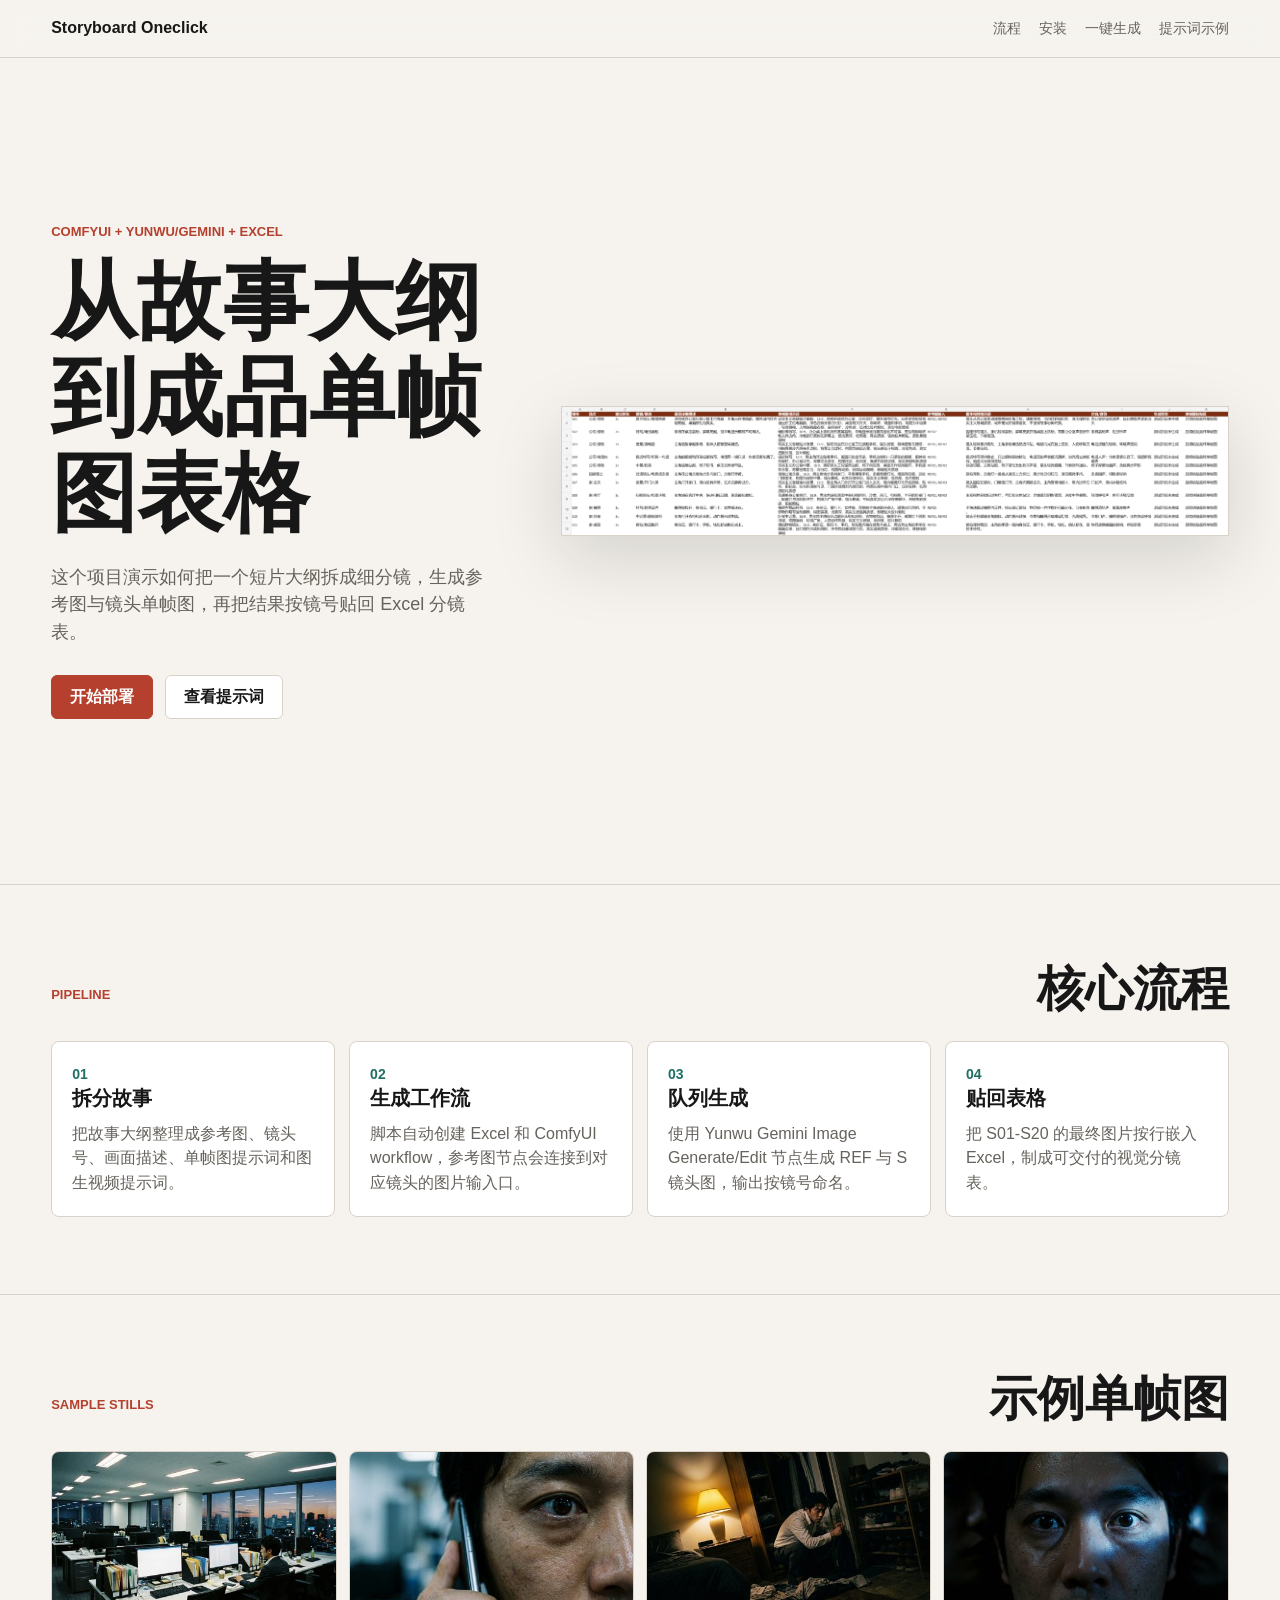
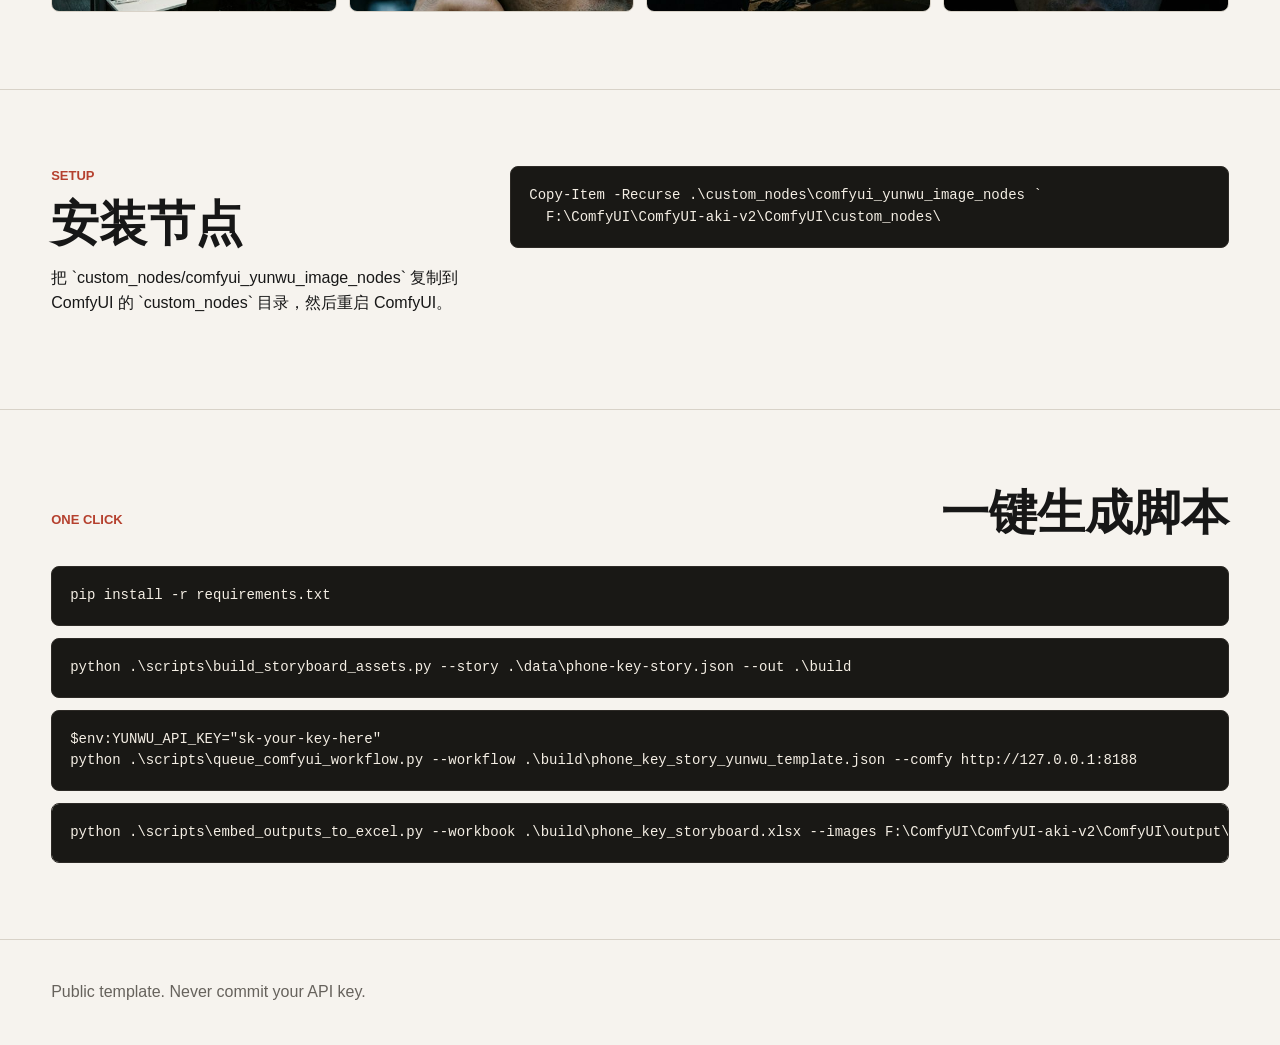
==== index.html @ 40c7abe9 "Add ComfyUI storyboard tutorial kit" ====
<!doctype html>
<html lang="zh-CN">
<head>
  <meta charset="utf-8">
  <meta name="viewport" content="width=device-width, initial-scale=1">
  <title>ComfyUI Storyboard Oneclick</title>
  <meta name="description" content="把故事大纲拆成分镜表，使用 ComfyUI + Yunwu/Gemini 一键生成单帧图，并贴回 Excel。">
  <link rel="stylesheet" href="styles.css">
</head>
<body>
  <header class="site-header">
    <a class="brand" href="index.html">Storyboard Oneclick</a>
    <nav>
      <a href="#workflow">流程</a>
      <a href="#setup">安装</a>
      <a href="#run">一键生成</a>
      <a href="prompts.html">提示词示例</a>
    </nav>
  </header>

  <main>
    <section class="hero">
      <div class="hero-copy">
        <p class="eyebrow">ComfyUI + Yunwu/Gemini + Excel</p>
        <h1>从故事大纲到成品单帧图表格</h1>
        <p class="lead">这个项目演示如何把一个短片大纲拆成细分镜，生成参考图与镜头单帧图，再把结果按镜号贴回 Excel 分镜表。</p>
        <div class="actions">
          <a class="button primary" href="#run">开始部署</a>
          <a class="button" href="prompts.html">查看提示词</a>
        </div>
      </div>
      <figure class="hero-media">
        <img src="assets/storyboard_preview.png" alt="Excel 分镜表预览">
      </figure>
    </section>

    <section id="workflow" class="section">
      <div class="section-heading">
        <p class="eyebrow">Pipeline</p>
        <h2>核心流程</h2>
      </div>
      <div class="flow-grid">
        <article>
          <span>01</span>
          <h3>拆分故事</h3>
          <p>把故事大纲整理成参考图、镜头号、画面描述、单帧图提示词和图生视频提示词。</p>
        </article>
        <article>
          <span>02</span>
          <h3>生成工作流</h3>
          <p>脚本自动创建 Excel 和 ComfyUI workflow，参考图节点会连接到对应镜头的图片输入口。</p>
        </article>
        <article>
          <span>03</span>
          <h3>队列生成</h3>
          <p>使用 Yunwu Gemini Image Generate/Edit 节点生成 REF 与 S 镜头图，输出按镜号命名。</p>
        </article>
        <article>
          <span>04</span>
          <h3>贴回表格</h3>
          <p>把 S01-S20 的最终图片按行嵌入 Excel，制成可交付的视觉分镜表。</p>
        </article>
      </div>
    </section>

    <section class="section sample-strip">
      <div class="section-heading">
        <p class="eyebrow">Sample Stills</p>
        <h2>示例单帧图</h2>
      </div>
      <div class="still-grid">
        <img src="assets/sample-stills/S01.jpg" alt="S01">
        <img src="assets/sample-stills/S04.jpg" alt="S04">
        <img src="assets/sample-stills/S10.jpg" alt="S10">
        <img src="assets/sample-stills/S17.jpg" alt="S17">
      </div>
    </section>

    <section id="setup" class="section two-col">
      <div>
        <p class="eyebrow">Setup</p>
        <h2>安装节点</h2>
        <p>把 `custom_nodes/comfyui_yunwu_image_nodes` 复制到 ComfyUI 的 `custom_nodes` 目录，然后重启 ComfyUI。</p>
      </div>
      <pre><code>Copy-Item -Recurse .\custom_nodes\comfyui_yunwu_image_nodes `
  F:\ComfyUI\ComfyUI-aki-v2\ComfyUI\custom_nodes\</code></pre>
    </section>

    <section id="run" class="section command-section">
      <div class="section-heading">
        <p class="eyebrow">One Click</p>
        <h2>一键生成脚本</h2>
      </div>
      <div class="commands">
        <pre><code>pip install -r requirements.txt</code></pre>
        <pre><code>python .\scripts\build_storyboard_assets.py --story .\data\phone-key-story.json --out .\build</code></pre>
        <pre><code>$env:YUNWU_API_KEY="sk-your-key-here"
python .\scripts\queue_comfyui_workflow.py --workflow .\build\phone_key_story_yunwu_template.json --comfy http://127.0.0.1:8188</code></pre>
        <pre><code>python .\scripts\embed_outputs_to_excel.py --workbook .\build\phone_key_storyboard.xlsx --images F:\ComfyUI\ComfyUI-aki-v2\ComfyUI\output\phone_key_story --out .\build\phone_key_storyboard_with_images.xlsx</code></pre>
      </div>
    </section>
  </main>

  <footer>
    <p>Public template. Never commit your API key.</p>
  </footer>
</body>
</html>
---- styles.css ----
:root {
  color-scheme: light;
  --bg: #f6f3ee;
  --ink: #171717;
  --muted: #66625c;
  --line: #d8d2c8;
  --panel: #ffffff;
  --accent: #b5402e;
  --accent-dark: #74261c;
  --green: #1f6f63;
}

* { box-sizing: border-box; }

body {
  margin: 0;
  background: var(--bg);
  color: var(--ink);
  font-family: Inter, "Segoe UI", "Microsoft YaHei", Arial, sans-serif;
  line-height: 1.55;
}

a { color: inherit; text-decoration: none; }

.site-header {
  position: sticky;
  top: 0;
  z-index: 10;
  display: flex;
  align-items: center;
  justify-content: space-between;
  gap: 24px;
  padding: 16px clamp(20px, 4vw, 56px);
  border-bottom: 1px solid var(--line);
  background: rgba(246, 243, 238, 0.92);
  backdrop-filter: blur(12px);
}

.brand {
  font-weight: 800;
  letter-spacing: 0;
}

nav {
  display: flex;
  gap: 18px;
  flex-wrap: wrap;
  color: var(--muted);
  font-size: 14px;
}

nav a:hover { color: var(--accent); }

.hero {
  display: grid;
  grid-template-columns: minmax(280px, 0.8fr) minmax(360px, 1.2fr);
  gap: clamp(28px, 5vw, 72px);
  align-items: center;
  min-height: calc(100vh - 74px);
  padding: clamp(32px, 6vw, 84px) clamp(20px, 4vw, 56px);
}

.hero-copy { max-width: 660px; }

.eyebrow, .tag {
  margin: 0 0 10px;
  color: var(--accent);
  font-size: 13px;
  font-weight: 800;
  text-transform: uppercase;
}

h1, h2, h3 { line-height: 1.12; margin: 0; letter-spacing: 0; }
h1 { font-size: clamp(42px, 7vw, 86px); }
h2 { font-size: clamp(30px, 4vw, 48px); }
h3 { font-size: 20px; }

.lead {
  margin: 22px 0 0;
  color: var(--muted);
  font-size: 18px;
  max-width: 720px;
}

.actions {
  display: flex;
  gap: 12px;
  margin-top: 28px;
  flex-wrap: wrap;
}

.button {
  display: inline-flex;
  align-items: center;
  justify-content: center;
  min-height: 44px;
  padding: 0 18px;
  border: 1px solid var(--line);
  border-radius: 6px;
  background: var(--panel);
  font-weight: 700;
}

.button.primary {
  border-color: var(--accent);
  background: var(--accent);
  color: #fff;
}

.hero-media {
  margin: 0;
  overflow: hidden;
  border: 1px solid var(--line);
  background: var(--panel);
  box-shadow: 0 22px 70px rgba(23, 23, 23, 0.15);
}

.hero-media img {
  display: block;
  width: 100%;
  height: auto;
}

.section {
  padding: clamp(42px, 6vw, 78px) clamp(20px, 4vw, 56px);
  border-top: 1px solid var(--line);
}

.section-heading {
  display: flex;
  justify-content: space-between;
  align-items: end;
  gap: 24px;
  margin-bottom: 26px;
}

.flow-grid, .prompt-list {
  display: grid;
  grid-template-columns: repeat(4, minmax(0, 1fr));
  gap: 14px;
}

.flow-grid article, .prompt-list article, .prompt-card {
  border: 1px solid var(--line);
  background: var(--panel);
  padding: 20px;
  border-radius: 8px;
}

.flow-grid span {
  color: var(--green);
  font-weight: 900;
  font-size: 14px;
}

.flow-grid p, .prompt-list p, .prompt-card p {
  margin: 12px 0 0;
  color: var(--muted);
}

.still-grid, .gallery {
  display: grid;
  grid-template-columns: repeat(4, minmax(0, 1fr));
  gap: 12px;
}

.still-grid img, .gallery img {
  width: 100%;
  aspect-ratio: 16 / 9;
  object-fit: cover;
  border-radius: 8px;
  border: 1px solid var(--line);
}

.gallery figure { margin: 0; }
.gallery figcaption { margin-top: 8px; color: var(--muted); font-size: 14px; }

.two-col {
  display: grid;
  grid-template-columns: minmax(280px, 0.75fr) minmax(320px, 1.25fr);
  gap: 28px;
  align-items: start;
}

pre {
  margin: 0;
  overflow: auto;
  border-radius: 8px;
  border: 1px solid #2d2a26;
  background: #191815;
  color: #f4eee4;
  padding: 18px;
  font-size: 14px;
}

code {
  font-family: "Cascadia Code", Consolas, monospace;
}

.commands {
  display: grid;
  gap: 12px;
}

.page-title {
  padding: clamp(46px, 7vw, 96px) clamp(20px, 4vw, 56px);
}

footer {
  padding: 24px clamp(20px, 4vw, 56px);
  color: var(--muted);
  border-top: 1px solid var(--line);
}

@media (max-width: 900px) {
  .hero, .two-col { grid-template-columns: 1fr; }
  .flow-grid, .still-grid, .gallery, .prompt-list { grid-template-columns: repeat(2, minmax(0, 1fr)); }
}

@media (max-width: 560px) {
  .site-header { align-items: flex-start; flex-direction: column; }
  .flow-grid, .still-grid, .gallery, .prompt-list { grid-template-columns: 1fr; }
  h1 { font-size: 42px; }
}
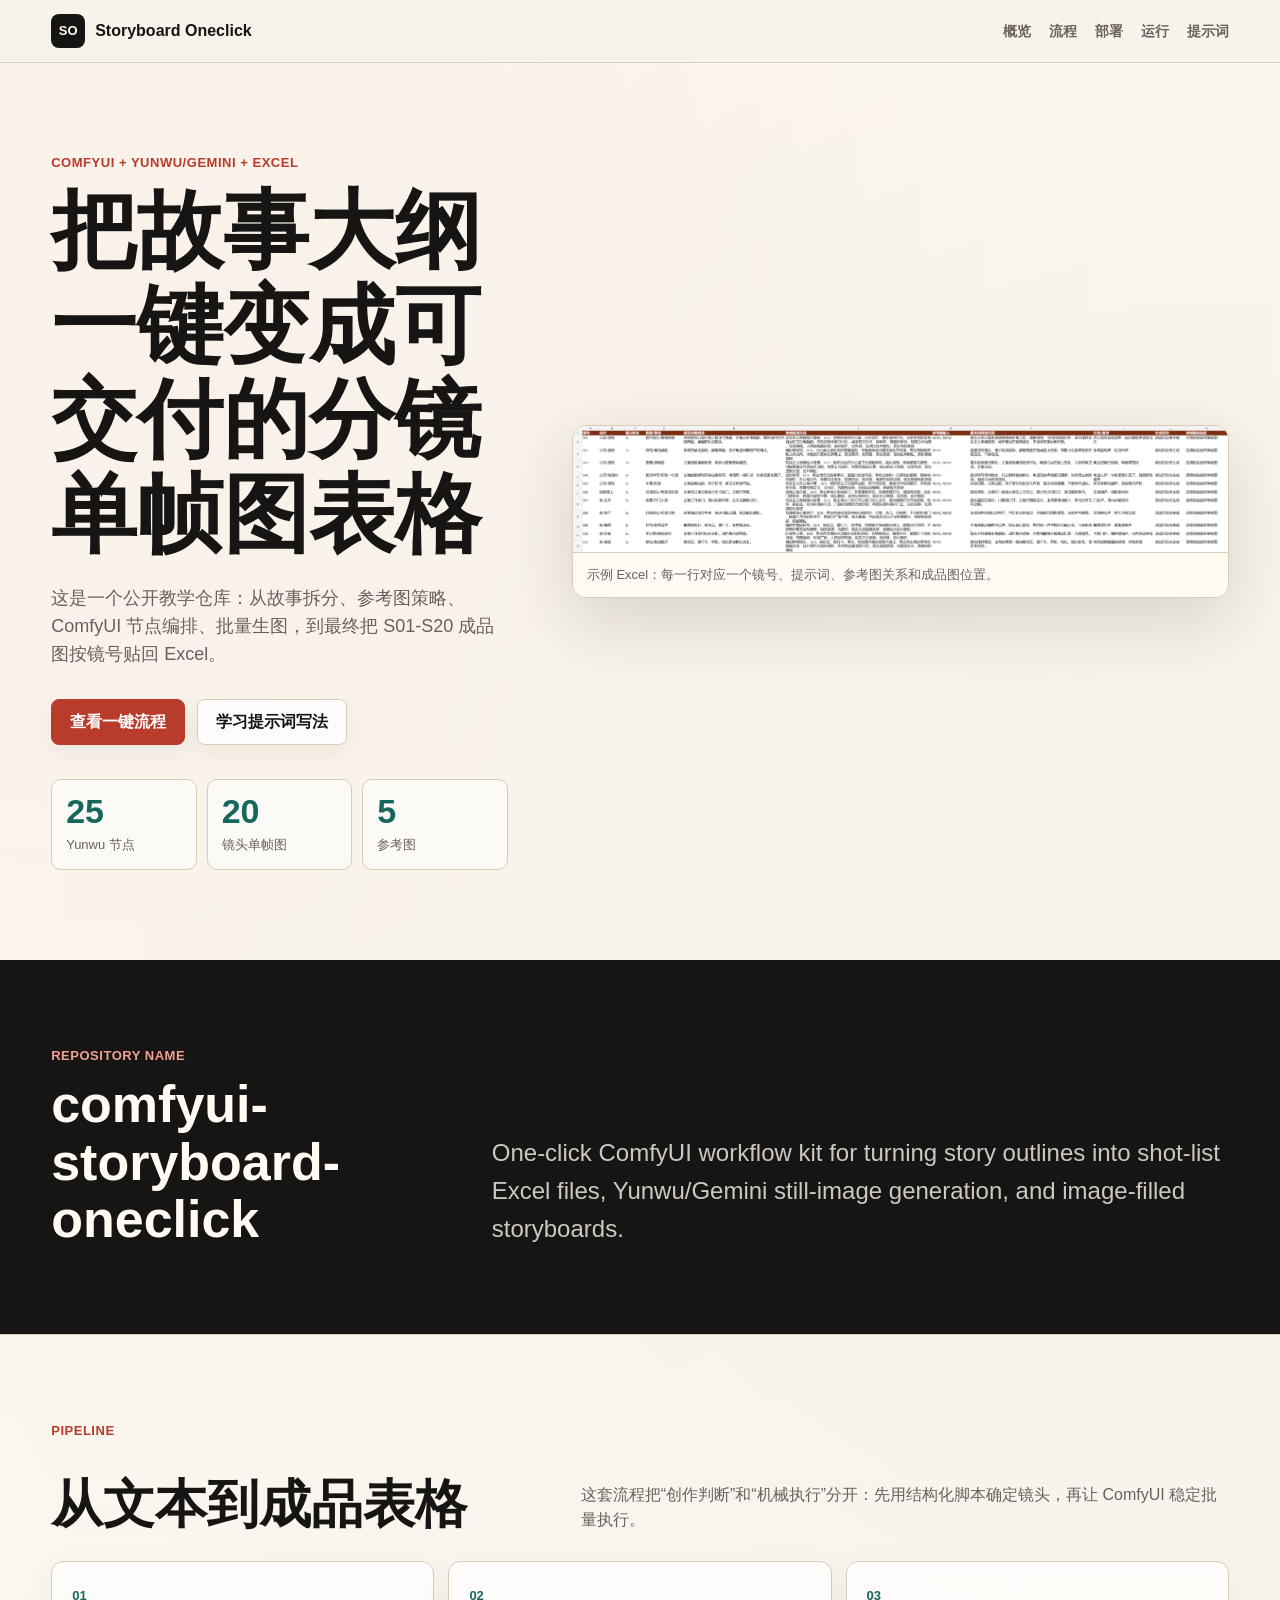
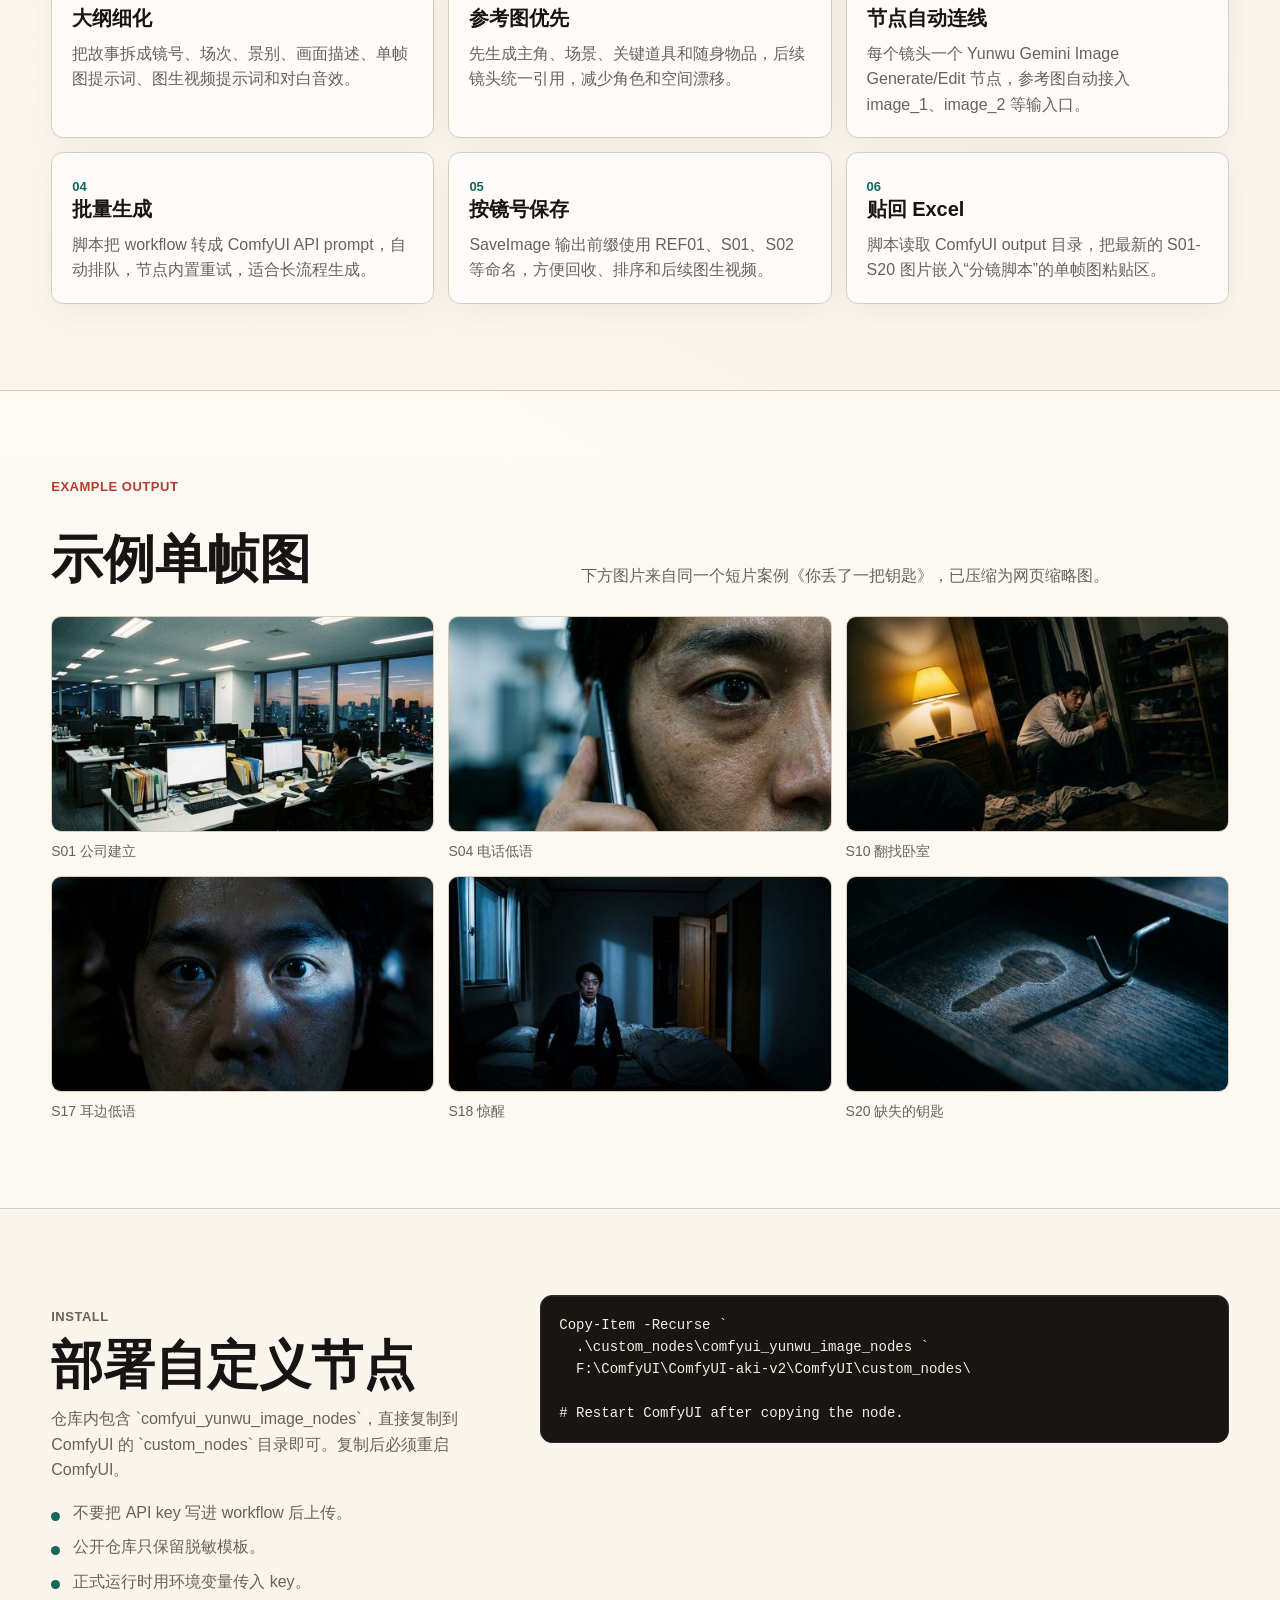
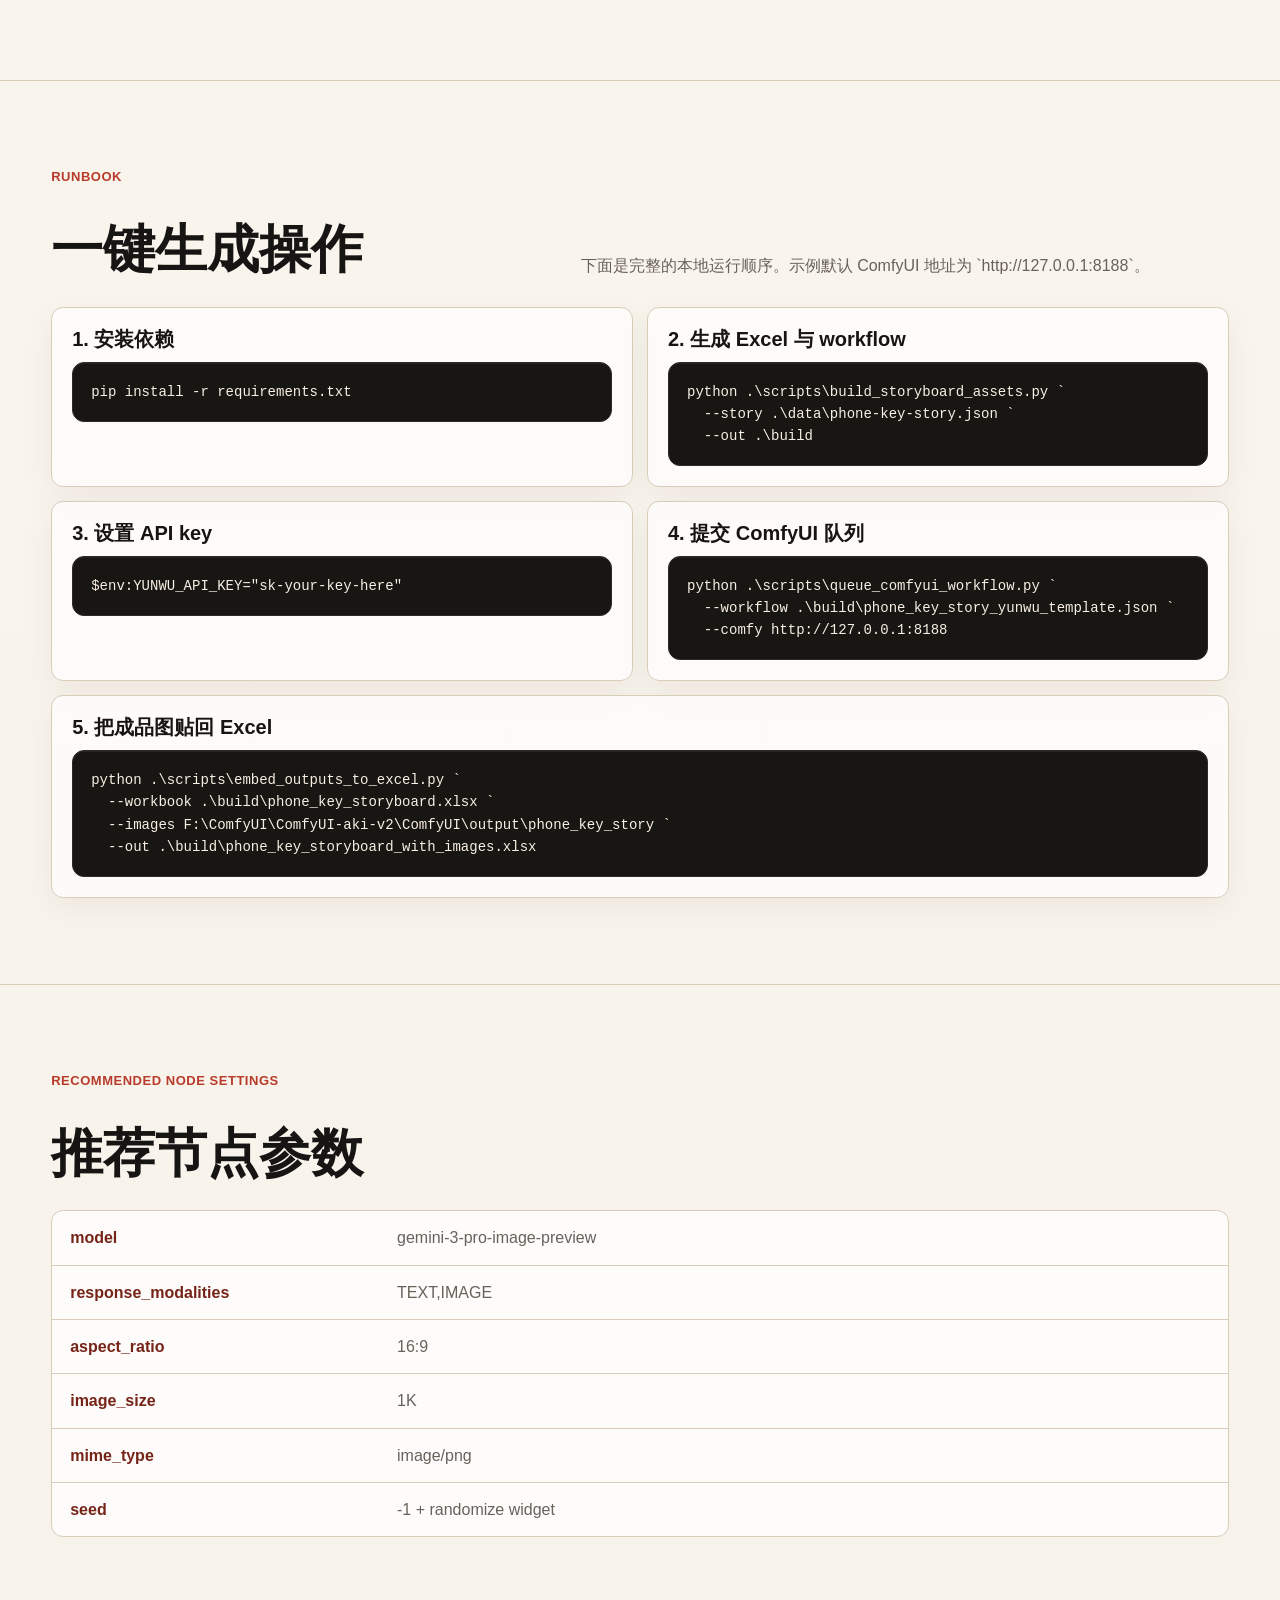
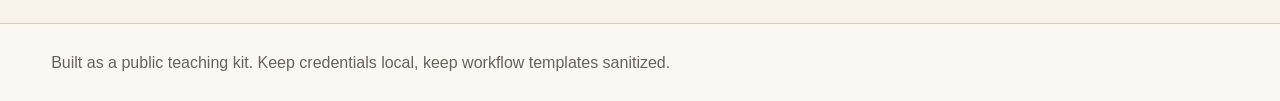
==== commit 74942520: "Polish tutorial site and Pages deployment" ====
--- a/index.html
+++ b/index.html
@@ -4,106 +4,183 @@
   <meta charset="utf-8">
   <meta name="viewport" content="width=device-width, initial-scale=1">
   <title>ComfyUI Storyboard Oneclick</title>
-  <meta name="description" content="把故事大纲拆成分镜表，使用 ComfyUI + Yunwu/Gemini 一键生成单帧图，并贴回 Excel。">
+  <meta name="description" content="A public teaching kit for building a one-click ComfyUI storyboard pipeline with Yunwu/Gemini image generation and Excel storyboards.">
   <link rel="stylesheet" href="styles.css">
 </head>
 <body>
   <header class="site-header">
-    <a class="brand" href="index.html">Storyboard Oneclick</a>
-    <nav>
-      <a href="#workflow">流程</a>
-      <a href="#setup">安装</a>
-      <a href="#run">一键生成</a>
-      <a href="prompts.html">提示词示例</a>
+    <a class="brand" href="index.html">
+      <span class="brand-mark">SO</span>
+      <span>Storyboard Oneclick</span>
+    </a>
+    <nav aria-label="Main navigation">
+      <a href="#overview">概览</a>
+      <a href="#pipeline">流程</a>
+      <a href="#install">部署</a>
+      <a href="#runbook">运行</a>
+      <a href="prompts.html">提示词</a>
     </nav>
   </header>
 
   <main>
-    <section class="hero">
+    <section class="hero" id="overview">
       <div class="hero-copy">
         <p class="eyebrow">ComfyUI + Yunwu/Gemini + Excel</p>
-        <h1>从故事大纲到成品单帧图表格</h1>
-        <p class="lead">这个项目演示如何把一个短片大纲拆成细分镜，生成参考图与镜头单帧图，再把结果按镜号贴回 Excel 分镜表。</p>
-        <div class="actions">
-          <a class="button primary" href="#run">开始部署</a>
-          <a class="button" href="prompts.html">查看提示词</a>
+        <h1>把故事大纲一键变成可交付的分镜单帧图表格</h1>
+        <p class="lead">这是一个公开教学仓库：从故事拆分、参考图策略、ComfyUI 节点编排、批量生图，到最终把 S01-S20 成品图按镜号贴回 Excel。</p>
+        <div class="hero-actions">
+          <a class="button primary" href="#runbook">查看一键流程</a>
+          <a class="button" href="prompts.html">学习提示词写法</a>
         </div>
+        <dl class="hero-stats" aria-label="Project stats">
+          <div><dt>25</dt><dd>Yunwu 节点</dd></div>
+          <div><dt>20</dt><dd>镜头单帧图</dd></div>
+          <div><dt>5</dt><dd>参考图</dd></div>
+        </dl>
       </div>
       <figure class="hero-media">
         <img src="assets/storyboard_preview.png" alt="Excel 分镜表预览">
+        <figcaption>示例 Excel：每一行对应一个镜号、提示词、参考图关系和成品图位置。</figcaption>
       </figure>
     </section>
 
-    <section id="workflow" class="section">
+    <section class="section intro-band">
+      <div>
+        <p class="eyebrow">Repository Name</p>
+        <h2>comfyui-storyboard-oneclick</h2>
+      </div>
+      <p class="band-copy">One-click ComfyUI workflow kit for turning story outlines into shot-list Excel files, Yunwu/Gemini still-image generation, and image-filled storyboards.</p>
+    </section>
+
+    <section class="section" id="pipeline">
       <div class="section-heading">
         <p class="eyebrow">Pipeline</p>
-        <h2>核心流程</h2>
+        <h2>从文本到成品表格</h2>
+        <p>这套流程把“创作判断”和“机械执行”分开：先用结构化脚本确定镜头，再让 ComfyUI 稳定批量执行。</p>
       </div>
       <div class="flow-grid">
         <article>
           <span>01</span>
-          <h3>拆分故事</h3>
-          <p>把故事大纲整理成参考图、镜头号、画面描述、单帧图提示词和图生视频提示词。</p>
+          <h3>大纲细化</h3>
+          <p>把故事拆成镜号、场次、景别、画面描述、单帧图提示词、图生视频提示词和对白音效。</p>
         </article>
         <article>
           <span>02</span>
-          <h3>生成工作流</h3>
-          <p>脚本自动创建 Excel 和 ComfyUI workflow，参考图节点会连接到对应镜头的图片输入口。</p>
+          <h3>参考图优先</h3>
+          <p>先生成主角、场景、关键道具和随身物品，后续镜头统一引用，减少角色和空间漂移。</p>
         </article>
         <article>
           <span>03</span>
-          <h3>队列生成</h3>
-          <p>使用 Yunwu Gemini Image Generate/Edit 节点生成 REF 与 S 镜头图，输出按镜号命名。</p>
+          <h3>节点自动连线</h3>
+          <p>每个镜头一个 Yunwu Gemini Image Generate/Edit 节点，参考图自动接入 image_1、image_2 等输入口。</p>
         </article>
         <article>
           <span>04</span>
-          <h3>贴回表格</h3>
-          <p>把 S01-S20 的最终图片按行嵌入 Excel，制成可交付的视觉分镜表。</p>
+          <h3>批量生成</h3>
+          <p>脚本把 workflow 转成 ComfyUI API prompt，自动排队，节点内置重试，适合长流程生成。</p>
+        </article>
+        <article>
+          <span>05</span>
+          <h3>按镜号保存</h3>
+          <p>SaveImage 输出前缀使用 REF01、S01、S02 等命名，方便回收、排序和后续图生视频。</p>
+        </article>
+        <article>
+          <span>06</span>
+          <h3>贴回 Excel</h3>
+          <p>脚本读取 ComfyUI output 目录，把最新的 S01-S20 图片嵌入“分镜脚本”的单帧图粘贴区。</p>
         </article>
       </div>
     </section>
 
-    <section class="section sample-strip">
+    <section class="section showcase">
       <div class="section-heading">
-        <p class="eyebrow">Sample Stills</p>
+        <p class="eyebrow">Example Output</p>
         <h2>示例单帧图</h2>
+        <p>下方图片来自同一个短片案例《你丢了一把钥匙》，已压缩为网页缩略图。</p>
       </div>
       <div class="still-grid">
-        <img src="assets/sample-stills/S01.jpg" alt="S01">
-        <img src="assets/sample-stills/S04.jpg" alt="S04">
-        <img src="assets/sample-stills/S10.jpg" alt="S10">
-        <img src="assets/sample-stills/S17.jpg" alt="S17">
+        <figure><img src="assets/sample-stills/S01.jpg" alt="S01 公司电话前"><figcaption>S01 公司建立</figcaption></figure>
+        <figure><img src="assets/sample-stills/S04.jpg" alt="S04 电话低语"><figcaption>S04 电话低语</figcaption></figure>
+        <figure><img src="assets/sample-stills/S10.jpg" alt="S10 翻找卧室"><figcaption>S10 翻找卧室</figcaption></figure>
+        <figure><img src="assets/sample-stills/S17.jpg" alt="S17 耳边低语"><figcaption>S17 耳边低语</figcaption></figure>
+        <figure><img src="assets/sample-stills/S18.jpg" alt="S18 惊醒"><figcaption>S18 惊醒</figcaption></figure>
+        <figure><img src="assets/sample-stills/S20.jpg" alt="S20 钥匙缺失"><figcaption>S20 缺失的钥匙</figcaption></figure>
       </div>
     </section>
 
-    <section id="setup" class="section two-col">
+    <section class="section two-col" id="install">
       <div>
-        <p class="eyebrow">Setup</p>
-        <h2>安装节点</h2>
-        <p>把 `custom_nodes/comfyui_yunwu_image_nodes` 复制到 ComfyUI 的 `custom_nodes` 目录，然后重启 ComfyUI。</p>
+        <p class="eyebrow">Install</p>
+        <h2>部署自定义节点</h2>
+        <p>仓库内包含 `comfyui_yunwu_image_nodes`，直接复制到 ComfyUI 的 `custom_nodes` 目录即可。复制后必须重启 ComfyUI。</p>
+        <ul class="check-list">
+          <li>不要把 API key 写进 workflow 后上传。</li>
+          <li>公开仓库只保留脱敏模板。</li>
+          <li>正式运行时用环境变量传入 key。</li>
+        </ul>
       </div>
-      <pre><code>Copy-Item -Recurse .\custom_nodes\comfyui_yunwu_image_nodes `
-  F:\ComfyUI\ComfyUI-aki-v2\ComfyUI\custom_nodes\</code></pre>
+      <pre><code>Copy-Item -Recurse `
+  .\custom_nodes\comfyui_yunwu_image_nodes `
+  F:\ComfyUI\ComfyUI-aki-v2\ComfyUI\custom_nodes\
+
+# Restart ComfyUI after copying the node.</code></pre>
     </section>
 
-    <section id="run" class="section command-section">
+    <section class="section" id="runbook">
       <div class="section-heading">
-        <p class="eyebrow">One Click</p>
-        <h2>一键生成脚本</h2>
+        <p class="eyebrow">Runbook</p>
+        <h2>一键生成操作</h2>
+        <p>下面是完整的本地运行顺序。示例默认 ComfyUI 地址为 `http://127.0.0.1:8188`。</p>
       </div>
-      <div class="commands">
-        <pre><code>pip install -r requirements.txt</code></pre>
-        <pre><code>python .\scripts\build_storyboard_assets.py --story .\data\phone-key-story.json --out .\build</code></pre>
-        <pre><code>$env:YUNWU_API_KEY="sk-your-key-here"
-python .\scripts\queue_comfyui_workflow.py --workflow .\build\phone_key_story_yunwu_template.json --comfy http://127.0.0.1:8188</code></pre>
-        <pre><code>python .\scripts\embed_outputs_to_excel.py --workbook .\build\phone_key_storyboard.xlsx --images F:\ComfyUI\ComfyUI-aki-v2\ComfyUI\output\phone_key_story --out .\build\phone_key_storyboard_with_images.xlsx</code></pre>
+      <div class="runbook-grid">
+        <article>
+          <h3>1. 安装依赖</h3>
+          <pre><code>pip install -r requirements.txt</code></pre>
+        </article>
+        <article>
+          <h3>2. 生成 Excel 与 workflow</h3>
+          <pre><code>python .\scripts\build_storyboard_assets.py `
+  --story .\data\phone-key-story.json `
+  --out .\build</code></pre>
+        </article>
+        <article>
+          <h3>3. 设置 API key</h3>
+          <pre><code>$env:YUNWU_API_KEY="sk-your-key-here"</code></pre>
+        </article>
+        <article>
+          <h3>4. 提交 ComfyUI 队列</h3>
+          <pre><code>python .\scripts\queue_comfyui_workflow.py `
+  --workflow .\build\phone_key_story_yunwu_template.json `
+  --comfy http://127.0.0.1:8188</code></pre>
+        </article>
+        <article class="wide">
+          <h3>5. 把成品图贴回 Excel</h3>
+          <pre><code>python .\scripts\embed_outputs_to_excel.py `
+  --workbook .\build\phone_key_storyboard.xlsx `
+  --images F:\ComfyUI\ComfyUI-aki-v2\ComfyUI\output\phone_key_story `
+  --out .\build\phone_key_storyboard_with_images.xlsx</code></pre>
+        </article>
+      </div>
+    </section>
+
+    <section class="section parameter-section">
+      <div class="section-heading">
+        <p class="eyebrow">Recommended Node Settings</p>
+        <h2>推荐节点参数</h2>
+      </div>
+      <div class="parameter-table" role="table" aria-label="Recommended parameters">
+        <div role="row"><strong>model</strong><span>gemini-3-pro-image-preview</span></div>
+        <div role="row"><strong>response_modalities</strong><span>TEXT,IMAGE</span></div>
+        <div role="row"><strong>aspect_ratio</strong><span>16:9</span></div>
+        <div role="row"><strong>image_size</strong><span>1K</span></div>
+        <div role="row"><strong>mime_type</strong><span>image/png</span></div>
+        <div role="row"><strong>seed</strong><span>-1 + randomize widget</span></div>
       </div>
     </section>
   </main>
 
-  <footer>
-    <p>Public template. Never commit your API key.</p>
+  <footer class="site-footer">
+    <p>Built as a public teaching kit. Keep credentials local, keep workflow templates sanitized.</p>
   </footer>
 </body>
 </html>
-
--- a/styles.css
+++ b/styles.css
@@ -1,43 +1,69 @@
 :root {
   color-scheme: light;
-  --bg: #f6f3ee;
-  --ink: #171717;
-  --muted: #66625c;
-  --line: #d8d2c8;
+  --bg: #f7f2ea;
+  --paper: #fffaf2;
   --panel: #ffffff;
-  --accent: #b5402e;
-  --accent-dark: #74261c;
-  --green: #1f6f63;
+  --ink: #171514;
+  --muted: #69615a;
+  --faint: #ece3d7;
+  --line: #d9ccb9;
+  --accent: #b83b2b;
+  --accent-dark: #762418;
+  --green: #17675c;
+  --gold: #b9832f;
+  --shadow: 0 22px 70px rgba(36, 26, 16, 0.15);
 }
 
 * { box-sizing: border-box; }
+
+html { scroll-behavior: smooth; }
 
 body {
   margin: 0;
-  background: var(--bg);
+  background:
+    linear-gradient(180deg, rgba(255, 250, 242, 0.74), rgba(247, 242, 234, 0.92)),
+    radial-gradient(circle at 8% 6%, rgba(184, 59, 43, 0.12), transparent 28%),
+    radial-gradient(circle at 94% 18%, rgba(23, 103, 92, 0.12), transparent 32%),
+    var(--bg);
   color: var(--ink);
   font-family: Inter, "Segoe UI", "Microsoft YaHei", Arial, sans-serif;
-  line-height: 1.55;
+  line-height: 1.58;
 }
 
 a { color: inherit; text-decoration: none; }
+
+img { max-width: 100%; }
 
 .site-header {
   position: sticky;
   top: 0;
-  z-index: 10;
+  z-index: 20;
   display: flex;
   align-items: center;
   justify-content: space-between;
   gap: 24px;
-  padding: 16px clamp(20px, 4vw, 56px);
-  border-bottom: 1px solid var(--line);
-  background: rgba(246, 243, 238, 0.92);
-  backdrop-filter: blur(12px);
+  padding: 14px clamp(18px, 4vw, 58px);
+  border-bottom: 1px solid rgba(217, 204, 185, 0.82);
+  background: rgba(247, 242, 234, 0.9);
+  backdrop-filter: blur(16px);
 }
 
 .brand {
-  font-weight: 800;
+  display: inline-flex;
+  align-items: center;
+  gap: 10px;
+  font-weight: 850;
+}
+
+.brand-mark {
+  display: inline-grid;
+  place-items: center;
+  width: 34px;
+  height: 34px;
+  border-radius: 8px;
+  background: var(--ink);
+  color: var(--paper);
+  font-size: 13px;
   letter-spacing: 0;
 }
 
@@ -47,45 +73,58 @@
   flex-wrap: wrap;
   color: var(--muted);
   font-size: 14px;
+  font-weight: 650;
 }
 
 nav a:hover { color: var(--accent); }
 
 .hero {
   display: grid;
-  grid-template-columns: minmax(280px, 0.8fr) minmax(360px, 1.2fr);
-  gap: clamp(28px, 5vw, 72px);
+  grid-template-columns: minmax(280px, 0.82fr) minmax(380px, 1.18fr);
+  gap: clamp(28px, 5vw, 74px);
   align-items: center;
-  min-height: calc(100vh - 74px);
-  padding: clamp(32px, 6vw, 84px) clamp(20px, 4vw, 56px);
-}
-
-.hero-copy { max-width: 660px; }
+  min-height: calc(100vh - 64px);
+  padding: clamp(38px, 7vw, 96px) clamp(18px, 4vw, 58px) clamp(44px, 7vw, 92px);
+}
+
+.hero-copy { max-width: 760px; }
 
 .eyebrow, .tag {
   margin: 0 0 10px;
   color: var(--accent);
   font-size: 13px;
-  font-weight: 800;
+  font-weight: 850;
+  letter-spacing: 0.04em;
   text-transform: uppercase;
 }
 
-h1, h2, h3 { line-height: 1.12; margin: 0; letter-spacing: 0; }
-h1 { font-size: clamp(42px, 7vw, 86px); }
-h2 { font-size: clamp(30px, 4vw, 48px); }
+h1, h2, h3 {
+  margin: 0;
+  line-height: 1.1;
+  letter-spacing: 0;
+}
+
+h1 {
+  max-width: 760px;
+  font-size: clamp(42px, 7vw, 86px);
+}
+
+h2 { font-size: clamp(30px, 4.2vw, 52px); }
 h3 { font-size: 20px; }
 
+p { margin: 0; }
+
 .lead {
-  margin: 22px 0 0;
+  margin-top: 22px;
+  max-width: 700px;
   color: var(--muted);
   font-size: 18px;
-  max-width: 720px;
-}
-
-.actions {
+}
+
+.hero-actions {
   display: flex;
   gap: 12px;
-  margin-top: 28px;
+  margin-top: 30px;
   flex-wrap: wrap;
 }
 
@@ -93,12 +132,13 @@
   display: inline-flex;
   align-items: center;
   justify-content: center;
-  min-height: 44px;
+  min-height: 46px;
   padding: 0 18px;
   border: 1px solid var(--line);
-  border-radius: 6px;
-  background: var(--panel);
-  font-weight: 700;
+  border-radius: 8px;
+  background: rgba(255, 255, 255, 0.78);
+  font-weight: 780;
+  box-shadow: 0 8px 22px rgba(36, 26, 16, 0.06);
 }
 
 .button.primary {
@@ -107,12 +147,41 @@
   color: #fff;
 }
 
+.hero-stats {
+  display: grid;
+  grid-template-columns: repeat(3, minmax(0, 1fr));
+  gap: 10px;
+  max-width: 520px;
+  margin: 34px 0 0;
+}
+
+.hero-stats div {
+  border: 1px solid var(--line);
+  border-radius: 10px;
+  background: rgba(255, 255, 255, 0.58);
+  padding: 14px;
+}
+
+.hero-stats dt {
+  font-size: 34px;
+  line-height: 1;
+  font-weight: 900;
+  color: var(--green);
+}
+
+.hero-stats dd {
+  margin: 7px 0 0;
+  color: var(--muted);
+  font-size: 13px;
+}
+
 .hero-media {
   margin: 0;
   overflow: hidden;
   border: 1px solid var(--line);
+  border-radius: 14px;
   background: var(--panel);
-  box-shadow: 0 22px 70px rgba(23, 23, 23, 0.15);
+  box-shadow: var(--shadow);
 }
 
 .hero-media img {
@@ -121,105 +190,283 @@
   height: auto;
 }
 
+.hero-media figcaption {
+  padding: 12px 14px;
+  color: var(--muted);
+  font-size: 13px;
+  border-top: 1px solid var(--line);
+  background: var(--paper);
+}
+
 .section {
-  padding: clamp(42px, 6vw, 78px) clamp(20px, 4vw, 56px);
+  padding: clamp(46px, 7vw, 86px) clamp(18px, 4vw, 58px);
   border-top: 1px solid var(--line);
 }
 
+.intro-band {
+  display: grid;
+  grid-template-columns: minmax(280px, 0.72fr) minmax(320px, 1.28fr);
+  gap: 26px;
+  align-items: end;
+  background: var(--ink);
+  color: var(--paper);
+  border-top: 0;
+}
+
+.intro-band .eyebrow { color: #f0a18f; }
+
+.band-copy {
+  color: rgba(255, 250, 242, 0.78);
+  font-size: clamp(18px, 2vw, 24px);
+}
+
 .section-heading {
-  display: flex;
-  justify-content: space-between;
+  display: grid;
+  grid-template-columns: minmax(260px, 0.78fr) minmax(300px, 1fr);
+  gap: 24px;
   align-items: end;
-  gap: 24px;
-  margin-bottom: 26px;
-}
-
-.flow-grid, .prompt-list {
-  display: grid;
+  margin-bottom: 28px;
+}
+
+.section-heading .eyebrow { grid-column: 1 / -1; }
+.section-heading p:last-child { color: var(--muted); }
+
+.flow-grid {
+  display: grid;
+  grid-template-columns: repeat(3, minmax(0, 1fr));
+  gap: 14px;
+}
+
+.flow-grid.compact {
   grid-template-columns: repeat(4, minmax(0, 1fr));
-  gap: 14px;
-}
-
-.flow-grid article, .prompt-list article, .prompt-card {
-  border: 1px solid var(--line);
-  background: var(--panel);
+}
+
+.flow-grid article,
+.prompt-list article,
+.prompt-card,
+.runbook-grid article,
+.shot-example-grid article {
+  border: 1px solid var(--line);
+  border-radius: 12px;
+  background: rgba(255, 255, 255, 0.72);
   padding: 20px;
-  border-radius: 8px;
+  box-shadow: 0 10px 32px rgba(36, 26, 16, 0.05);
 }
 
 .flow-grid span {
   color: var(--green);
+  font-size: 13px;
   font-weight: 900;
-  font-size: 14px;
-}
-
-.flow-grid p, .prompt-list p, .prompt-card p {
-  margin: 12px 0 0;
-  color: var(--muted);
-}
-
-.still-grid, .gallery {
-  display: grid;
-  grid-template-columns: repeat(4, minmax(0, 1fr));
-  gap: 12px;
-}
-
-.still-grid img, .gallery img {
+}
+
+.flow-grid p,
+.prompt-list p,
+.prompt-card p,
+.shot-example-grid p,
+.two-col p {
+  margin-top: 12px;
+  color: var(--muted);
+}
+
+.showcase {
+  background: rgba(255, 255, 255, 0.32);
+}
+
+.still-grid,
+.shot-example-grid,
+.gallery {
+  display: grid;
+  grid-template-columns: repeat(3, minmax(0, 1fr));
+  gap: 14px;
+}
+
+.still-grid figure,
+.gallery figure {
+  margin: 0;
+}
+
+.still-grid img,
+.gallery img,
+.shot-example-grid img {
+  display: block;
   width: 100%;
   aspect-ratio: 16 / 9;
   object-fit: cover;
-  border-radius: 8px;
-  border: 1px solid var(--line);
-}
-
-.gallery figure { margin: 0; }
-.gallery figcaption { margin-top: 8px; color: var(--muted); font-size: 14px; }
+  border-radius: 10px;
+  border: 1px solid var(--line);
+}
+
+.still-grid figcaption,
+.gallery figcaption {
+  margin-top: 8px;
+  color: var(--muted);
+  font-size: 14px;
+}
 
 .two-col {
   display: grid;
-  grid-template-columns: minmax(280px, 0.75fr) minmax(320px, 1.25fr);
-  gap: 28px;
+  grid-template-columns: minmax(280px, 0.8fr) minmax(340px, 1.2fr);
+  gap: 30px;
   align-items: start;
+}
+
+.check-list {
+  display: grid;
+  gap: 9px;
+  margin: 18px 0 0;
+  padding: 0;
+  list-style: none;
+  color: var(--muted);
+}
+
+.check-list li {
+  position: relative;
+  padding-left: 22px;
+}
+
+.check-list li::before {
+  content: "";
+  position: absolute;
+  left: 0;
+  top: 0.72em;
+  width: 9px;
+  height: 9px;
+  border-radius: 50%;
+  background: var(--green);
+}
+
+.check-list.columns {
+  grid-template-columns: repeat(2, minmax(0, 1fr));
 }
 
 pre {
   margin: 0;
   overflow: auto;
-  border-radius: 8px;
+  border-radius: 12px;
   border: 1px solid #2d2a26;
-  background: #191815;
-  color: #f4eee4;
+  background: #181612;
+  color: #f7efe3;
   padding: 18px;
   font-size: 14px;
+  box-shadow: inset 0 1px 0 rgba(255,255,255,0.06);
 }
 
 code {
-  font-family: "Cascadia Code", Consolas, monospace;
-}
-
-.commands {
-  display: grid;
-  gap: 12px;
-}
+  font-family: "Cascadia Code", Consolas, "SFMono-Regular", monospace;
+}
+
+.runbook-grid {
+  display: grid;
+  grid-template-columns: repeat(2, minmax(0, 1fr));
+  gap: 14px;
+}
+
+.runbook-grid .wide {
+  grid-column: 1 / -1;
+}
+
+.runbook-grid h3 {
+  margin-bottom: 12px;
+}
+
+.parameter-table {
+  display: grid;
+  border: 1px solid var(--line);
+  border-radius: 12px;
+  overflow: hidden;
+  background: rgba(255, 255, 255, 0.75);
+}
+
+.parameter-table div {
+  display: grid;
+  grid-template-columns: minmax(180px, 0.38fr) 1fr;
+  gap: 18px;
+  padding: 14px 18px;
+  border-bottom: 1px solid var(--line);
+}
+
+.parameter-table div:last-child { border-bottom: 0; }
+.parameter-table strong { color: var(--accent-dark); }
+.parameter-table span { color: var(--muted); }
 
 .page-title {
-  padding: clamp(46px, 7vw, 96px) clamp(20px, 4vw, 56px);
-}
-
-footer {
-  padding: 24px clamp(20px, 4vw, 56px);
+  padding: clamp(52px, 8vw, 112px) clamp(18px, 4vw, 58px);
+  border-bottom: 1px solid var(--line);
+}
+
+.page-title h1 {
+  max-width: 980px;
+}
+
+.prompt-list {
+  display: grid;
+  grid-template-columns: repeat(4, minmax(0, 1fr));
+  gap: 14px;
+}
+
+.formula {
+  margin-top: 18px;
+  padding: 16px;
+  border: 1px solid var(--line);
+  border-radius: 10px;
+  background: var(--paper);
+  color: var(--accent-dark);
+  font-weight: 800;
+}
+
+.shot-example-grid article {
+  padding: 12px;
+}
+
+.shot-example-grid h3 {
+  margin-top: 14px;
+}
+
+.site-footer {
+  padding: 26px clamp(18px, 4vw, 58px);
   color: var(--muted);
   border-top: 1px solid var(--line);
-}
-
-@media (max-width: 900px) {
-  .hero, .two-col { grid-template-columns: 1fr; }
-  .flow-grid, .still-grid, .gallery, .prompt-list { grid-template-columns: repeat(2, minmax(0, 1fr)); }
-}
-
-@media (max-width: 560px) {
-  .site-header { align-items: flex-start; flex-direction: column; }
-  .flow-grid, .still-grid, .gallery, .prompt-list { grid-template-columns: 1fr; }
-  h1 { font-size: 42px; }
-}
-
+  background: rgba(255, 255, 255, 0.42);
+}
+
+@media (max-width: 980px) {
+  .hero,
+  .intro-band,
+  .section-heading,
+  .two-col {
+    grid-template-columns: 1fr;
+  }
+
+  .flow-grid,
+  .flow-grid.compact,
+  .prompt-list,
+  .still-grid,
+  .shot-example-grid {
+    grid-template-columns: repeat(2, minmax(0, 1fr));
+  }
+}
+
+@media (max-width: 620px) {
+  .site-header {
+    align-items: flex-start;
+    flex-direction: column;
+  }
+
+  h1 { font-size: 40px; }
+
+  .hero-stats,
+  .flow-grid,
+  .flow-grid.compact,
+  .prompt-list,
+  .still-grid,
+  .shot-example-grid,
+  .runbook-grid,
+  .check-list.columns {
+    grid-template-columns: 1fr;
+  }
+
+  .parameter-table div {
+    grid-template-columns: 1fr;
+    gap: 4px;
+  }
+}
